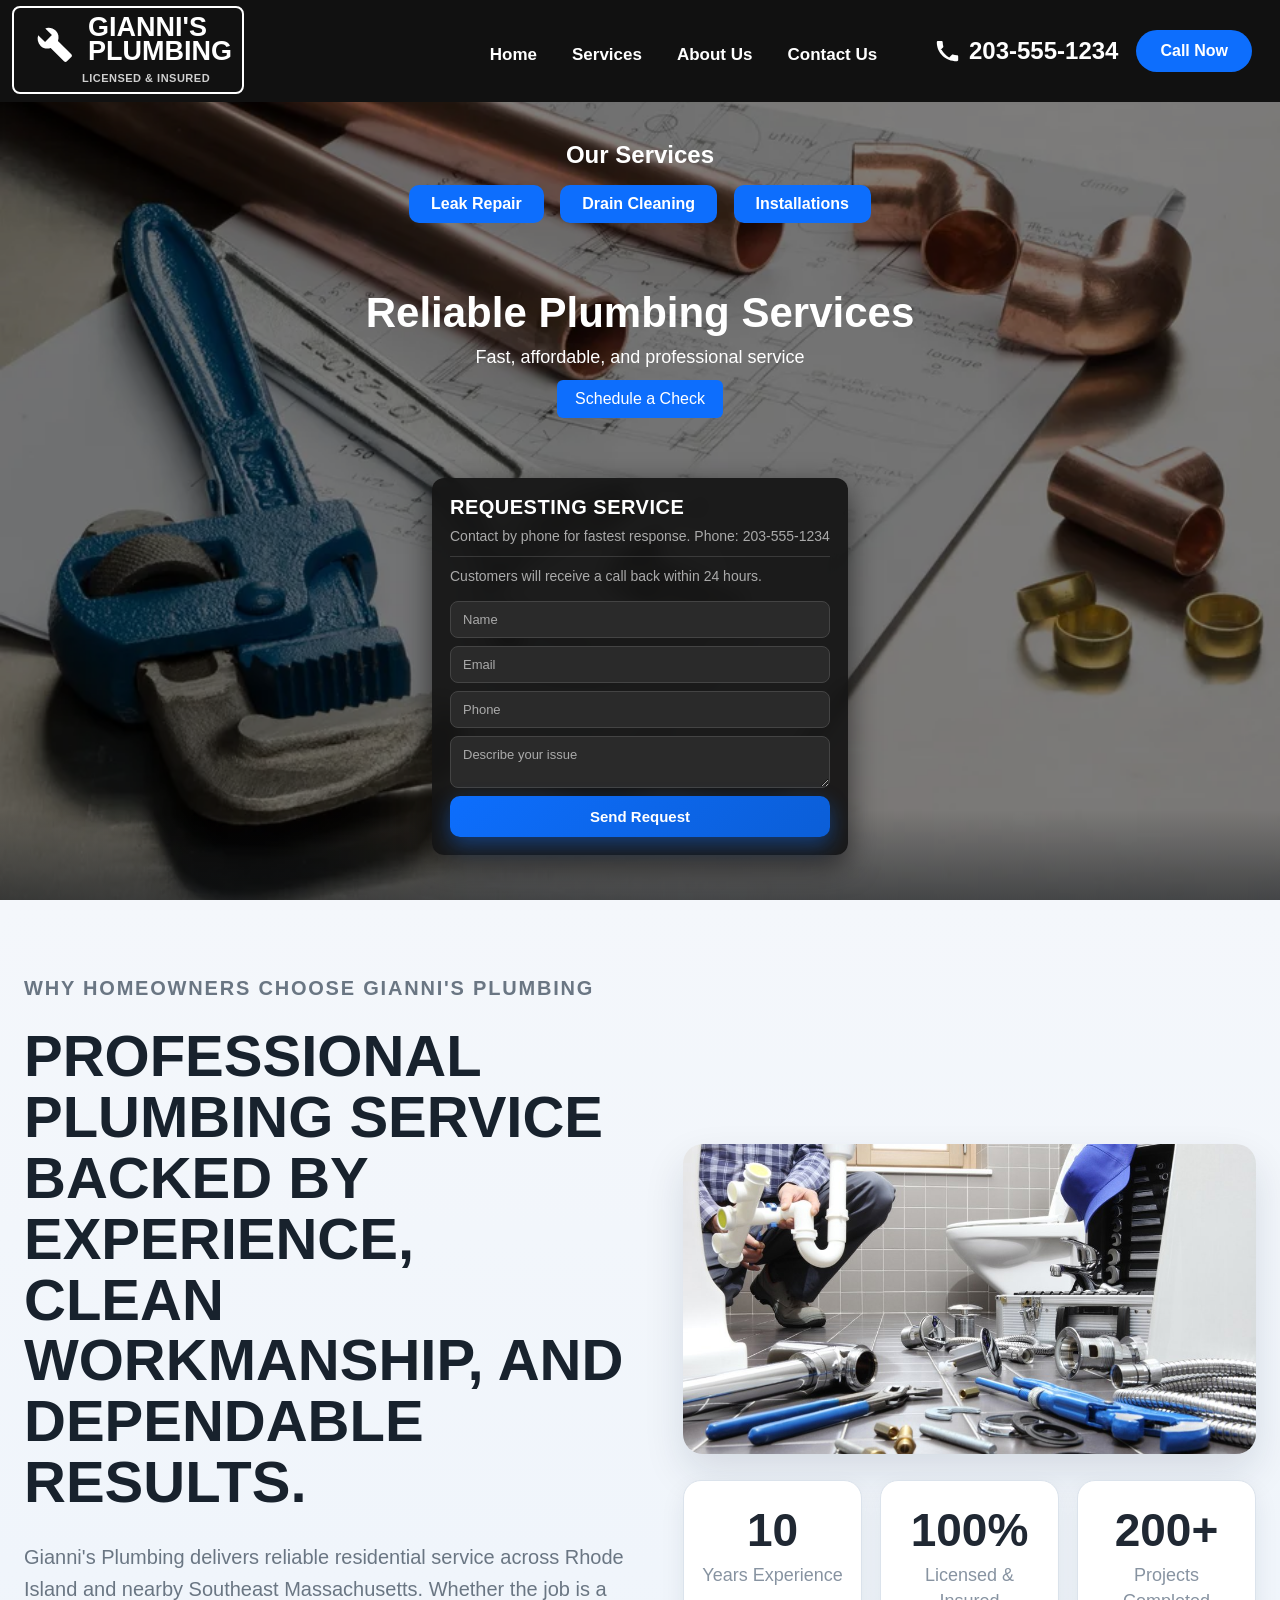
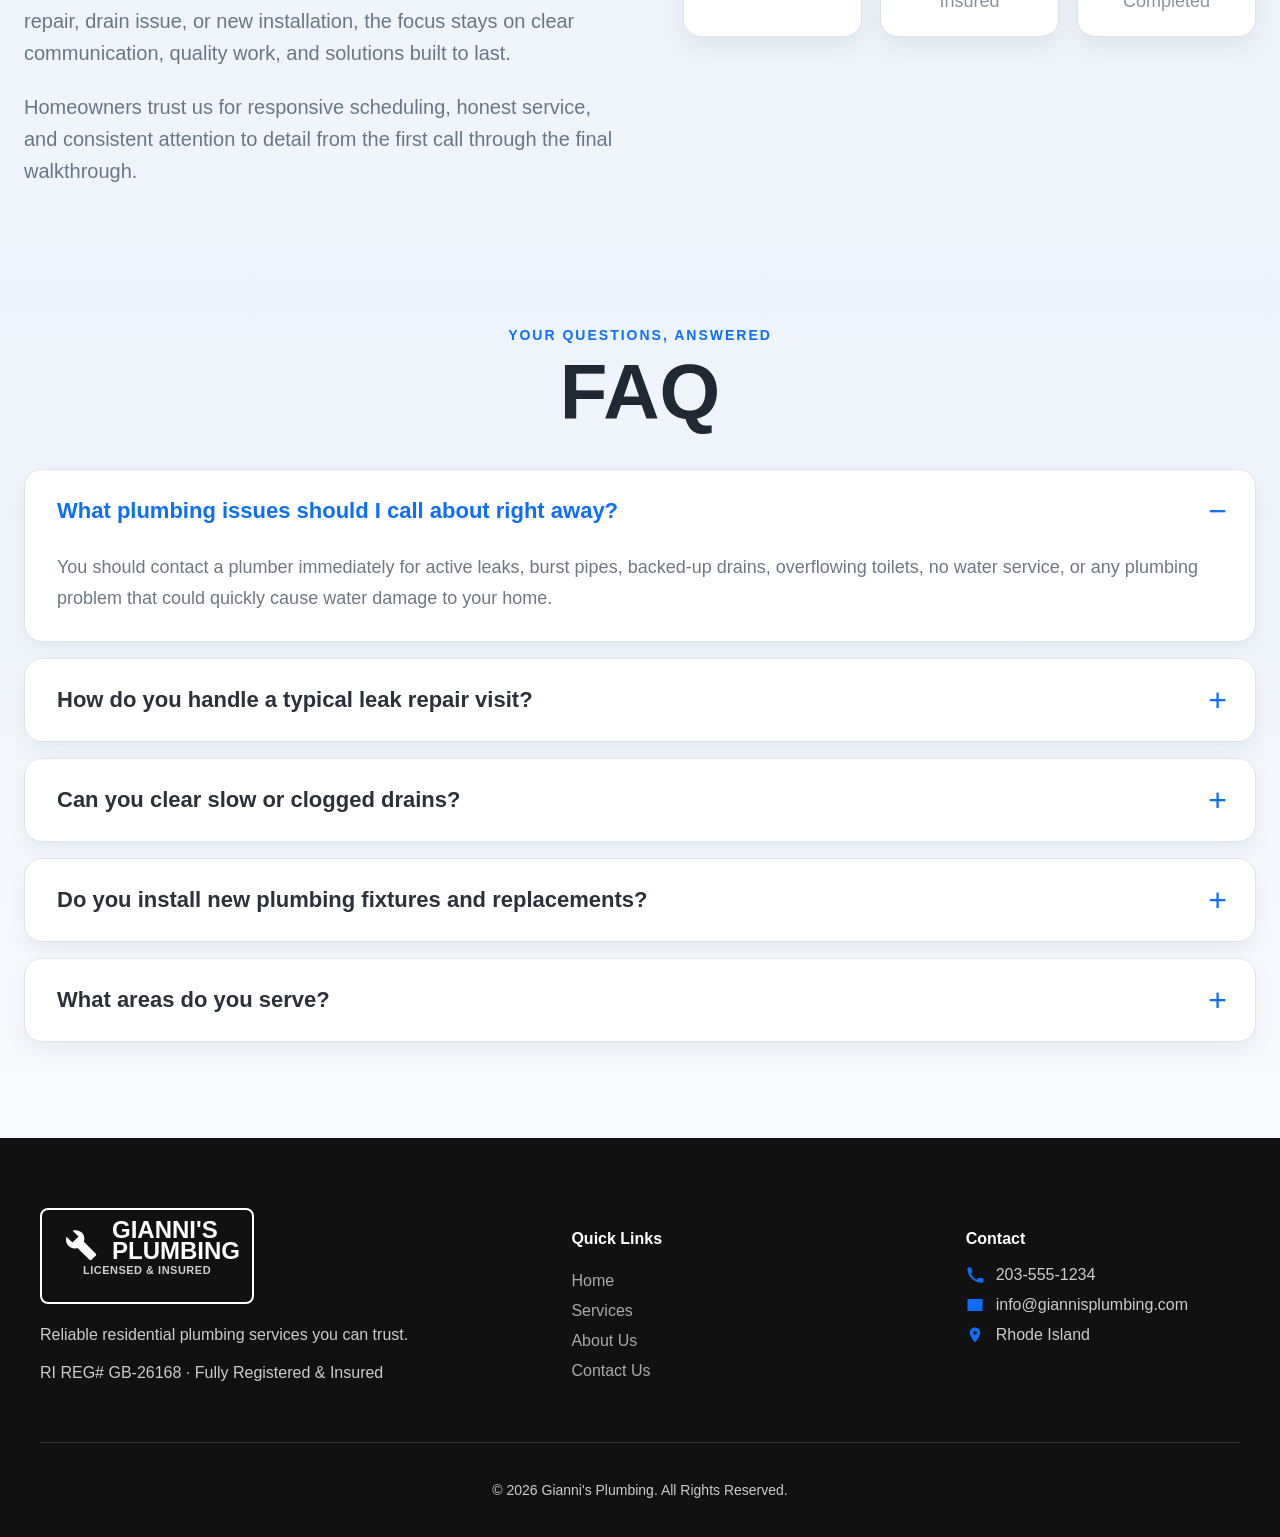
==== index.html @ 6a33e332 "Initial commit" ====
<!DOCTYPE html>
<html lang="en">
<head>
  <meta charset="UTF-8">
  <meta name="viewport" content="width=device-width, initial-scale=1.0">
  <title>Gianni's Plumbing</title>
  <link rel="stylesheet" href="style.css">
</head>
<body>

  <header class="site-header">
    <div class="logo">
      <div class="logo-row">
        <svg class="logo-icon" viewBox="0 0 24 24">
          <path d="M22.7 19.3l-6.4-6.4c.6-1.6.3-3.5-1-4.8-1.4-1.4-3.4-1.8-5.1-1.2l3.2 3.2-3.3 3.3-3.3-3.2c-.6 1.7-.2 3.7 1.2 5.1 1.3 1.3 3.2 1.6 4.8 1l6.4 6.4c.4.4 1 .4 1.4 0l2.1-2.1c.4-.3.4-.9 0-1.3z"/>
        </svg>

        <h1>GIANNI'S<br>PLUMBING</h1>
      </div>

      <p>Licensed & Insured</p>
    </div>

    <nav class="nav-tabs">
      <a href="index.html">Home</a>
      <a href="services.html">Services</a>
      <a href="about.html">About Us</a>
      <a href="contact.html">Contact Us</a>
    </nav>

    <div class="header-contact">
      <a href="tel:+12035551234" class="phone">
        <svg class="phone-icon" viewBox="0 0 24 24">
          <path d="M6.6 10.8c1.6 3.1 4.5 6 7.6 7.6l2.5-2.5c.3-.3.8-.4 1.2-.3 1.3.4 2.7.6 4.1.6.7 0 1.2.5 1.2 1.2V21c0 .7-.5 1.2-1.2 1.2C10.3 22.2 1.8 13.7 1.8 3.2 1.8 2.5 2.3 2 3 2h3.5c.7 0 1.2.5 1.2 1.2 0 1.4.2 2.8.6 4.1.1.4 0 .9-.3 1.2l-2.4 2.3z"/>
        </svg>
        203-555-1234
      </a>

      <a href="tel:+12035551234" class="request-btn">Call Now</a>
    </div>
  </header>

  <section class="hero">

    <section class="services" id="services">
      <h2>Our Services</h2>
      <a class="card" href="services.html#leak-repair">Leak Repair</a>
      <a class="card" href="services.html#drain-cleaning">Drain Cleaning</a>
      <a class="card" href="services.html#installations">Installations</a>
    </section>

    <div class="hero-content">
      <h2>Reliable Plumbing Services</h2>
      <p>Fast, affordable, and professional service</p>
      <a href="index.html" class="btn">Schedule a Check</a>
    </div>

    <div class="form-container" id="contact">
      <div class="form-title">
        <h2>Requesting Service</h2>
        <p>Contact by phone for fastest response. Phone: 203-555-1234</p>
        <hr class="form-divider">
        <p>Customers will receive a call back within 24 hours.</p>
      </div>

      <form action="https://formspree.io/f/meenjnlo" method="POST">
        <input type="hidden" name="_redirect" value="success.html">

        <input type="text" name="name" placeholder="Name" required>
        <input type="email" name="email" placeholder="Email" required>
        <input type="text" name="phone" placeholder="Phone">
        <textarea name="message" placeholder="Describe your issue"></textarea>

        <button type="submit">Send Request</button>
      </form>
    </div>

  </section>

  <section class="home-proof">
    <div class="home-proof-inner">
      <div class="home-proof-copy">
        <p class="home-proof-eyebrow">Why Homeowners Choose Gianni's Plumbing</p>
        <h2>Professional plumbing service backed by experience, clean workmanship, and dependable results.</h2>
        <p>
          Gianni's Plumbing delivers reliable residential service across Rhode Island and nearby Southeast Massachusetts.
          Whether the job is a repair, drain issue, or new installation, the focus stays on clear communication,
          quality work, and solutions built to last.
        </p>
        <p>
          Homeowners trust us for responsive scheduling, honest service, and consistent attention to detail from the first call
          through the final walkthrough.
        </p>
      </div>

      <div class="home-proof-visual">
        <img src="Images/installations-new.jpg" alt="Kitchen plumbing installation work under a sink">

        <div class="home-proof-stats">
          <div class="proof-card">
            <strong>10</strong>
            <span>Years Experience</span>
          </div>

          <div class="proof-card">
            <strong>100%</strong>
            <span>Licensed & Insured</span>
          </div>

          <div class="proof-card">
            <strong>200+</strong>
            <span>Projects Completed</span>
          </div>
        </div>
      </div>
    </div>
  </section>

  <section class="faq-section">
    <div class="faq-inner">
      <p class="faq-eyebrow">Your Questions, Answered</p>
      <h2>FAQ</h2>

      <div class="faq-list">
        <details class="faq-item" open>
          <summary>What plumbing issues should I call about right away?</summary>
          <p>
            You should contact a plumber immediately for active leaks, burst pipes, backed-up drains, overflowing toilets,
            no water service, or any plumbing problem that could quickly cause water damage to your home.
          </p>
        </details>

        <details class="faq-item">
          <summary>How do you handle a typical leak repair visit?</summary>
          <p>
            We inspect the affected area, find the source of the leak, explain the repair clearly, and complete the fix using
            the right replacement parts. After the repair, we test the line or fixture to make sure everything is sealed properly.
          </p>
        </details>

        <details class="faq-item">
          <summary>Can you clear slow or clogged drains?</summary>
          <p>
            Yes. We handle slow drains, common clogs, and drainage backups by identifying the blockage and using the right
            method to clear the line safely and restore normal flow.
          </p>
        </details>

        <details class="faq-item">
          <summary>Do you install new plumbing fixtures and replacements?</summary>
          <p>
            Yes. We install and replace plumbing fixtures such as faucets, sinks, toilets, shutoff valves, and other
            residential plumbing components, making sure everything is connected and working correctly before the job is finished.
          </p>
        </details>

        <details class="faq-item">
          <summary>What areas do you serve?</summary>
          <p>
            Gianni's Plumbing serves homeowners throughout Rhode Island and nearby Southeast Massachusetts, with service focused
            on reliable scheduling, professional workmanship, and clear communication.
          </p>
        </details>
      </div>
    </div>
  </section>

  <footer class="footer">
    <div class="footer-container">

      <div class="footer-left">
        <div class="footer-logo">
          <div class="logo-row">
            <svg class="logo-icon" viewBox="0 0 24 24">
              <path d="M22.7 19.3l-6.4-6.4c.6-1.6.3-3.5-1-4.8-1.4-1.4-3.4-1.8-5.1-1.2l3.2 3.2-3.3 3.3-3.3-3.2c-.6 1.7-.2 3.7 1.2 5.1 1.3 1.3 3.2 1.6 4.8 1l6.4 6.4c.4.4 1 .4 1.4 0l2.1-2.1c.4-.3.4-.9 0-1.3z"/>
            </svg>
            <h3>GIANNI'S<br>PLUMBING</h3>
          </div>
          <p>Licensed & Insured</p>
        </div>
        <p>Reliable residential plumbing services you can trust.</p>
        <p>RI REG# GB-26168 · Fully Registered & Insured</p>
      </div>

      <div class="footer-links">
        <h4>Quick Links</h4>
        <a href="index.html">Home</a>
        <a href="#services">Services</a>
        <a href="about.html">About Us</a>
        <a href="contact.html">Contact Us</a>
      </div>

      <div class="footer-contact">
        <h4>Contact</h4>

        <p>
          <svg class="footer-icon" viewBox="0 0 24 24">
            <path d="M6.6 10.8c1.6 3.1 4.5 6 7.6 7.6l2.5-2.5c.3-.3.8-.4 1.2-.3 1.3.4 2.7.6 4.1.6.7 0 1.2.5 1.2 1.2V21c0 .7-.5 1.2-1.2 1.2C10.3 22.2 1.8 13.7 1.8 3.2 1.8 2.5 2.3 2 3 2h3.5c.7 0 1.2.5 1.2 1.2 0 1.4.2 2.8.6 4.1.1.4 0 .9-.3 1.2l-2.4 2.3z"/>
          </svg>
          203-555-1234
        </p>

        <p>
          <svg class="footer-icon" viewBox="0 0 24 24">
            <path d="M2 4h20v16H2V4zm10 7L2 6h20l-10 5z"/>
          </svg>
          info@giannisplumbing.com
        </p>

        <p>
          <svg class="footer-icon" viewBox="0 0 24 24">
            <path d="M12 2C8 2 5 5 5 9c0 5 7 13 7 13s7-8 7-13c0-4-3-7-7-7zm0 9.5c-1.4 0-2.5-1.1-2.5-2.5S10.6 6.5 12 6.5s2.5 1.1 2.5 2.5S13.4 11.5 12 11.5z"/>
          </svg>
          Rhode Island
        </p>

      </div>

    </div>

    <div class="footer-bottom">
      <p>© 2026 Gianni's Plumbing. All Rights Reserved.</p>
    </div>
  </footer>

  <script src="script.js"></script>
</body>
</html>
---- style.css ----
body {
  font-family: Arial, sans-serif;
  margin: 0;
  background: #f4f7fb;
}

/* HEADER */
.site-header {
  background: #111;
  color: white;
  display: grid;
  grid-template-columns: 420px 1fr auto;
  align-items: center;
  padding: 6px 28px 6px 12px;
  min-height: 102px;
  box-sizing: border-box;
}

.logo {
  display: inline-flex;
  flex-direction: column;
  align-items: center;
  justify-self: start;
  align-self: start;
  border: 2px solid white;
  padding: 6px 10px 8px;
  border-radius: 8px;
}

.logo-row {
  display: flex;
  align-items: center;
  justify-content: flex-start;
  gap: 14px;
  width: 100%;
}

.logo-icon {
  width: 50px;
  height: 50px;
  fill: white;
  flex-shrink: 0;
}

.logo h1 {
  margin: 0;
  font-size: 27px;
  line-height: 0.9;
  font-weight: 900;
  text-align: left;
}

.logo p {
  margin: 8px 0 0;
  color: #cfcfcf;
  text-align: center;
  font-size: 11px;
  font-weight: 700;
  letter-spacing: 0.5px;
  text-transform: uppercase;
  width: calc(100% - 36px);
  margin-left: 36px;
}

.nav-tabs {
  display: flex;
  justify-content: center;
  gap: 35px;
  align-self: center;
  margin-top: 8px;
}

.nav-tabs a {
  color: white;
  text-decoration: none;
  font-weight: 800;
  font-size: 17px;
}

.nav-tabs a:hover {
  color: #44c7d9;
}

.nav-tabs a.active {
  color: #44c7d9;
}

.header-contact {
  display: flex;
  align-items: center;
  gap: 18px;
}

.phone {
  color: white;
  text-decoration: none;
  font-size: 24px;
  font-weight: 900;
  display: flex;
  align-items: center;
  gap: 10px;
}

.phone-icon {
  width: 24px;
  height: 24px;
  fill: white;
}

.request-btn {
  background: #0d6efd;
  color: white;
  padding: 12px 24px;
  border-radius: 40px;
  text-decoration: none;
  font-weight: 900;
  transition: 0.2s;
}

.request-btn:hover {
  background: #28a745;
  transform: scale(1.05);
}

/* HERO */
.hero {
  min-height: calc(100vh - 102px);
  display: grid;
  grid-template-columns: minmax(0, 860px);
  grid-template-areas:
    "services"
    "content"
    "form";
  justify-content: center;
  align-items: center;
  row-gap: 18px;
  padding: 18px 34px 24px;
  color: white;
  position: relative;
  box-sizing: border-box;
  overflow: hidden;

  background-image: url("Images/wrench-and-copper-plumbing-fittings-xpfngrhhkwxjlt6s.jpg");
  background-size: cover;
  background-position: center;
}

.hero::before {
  content: "";
  position: absolute;
  inset: 0;
  background: rgba(0,0,0,0.5);
}

.hero::after {
  content: "";
  position: absolute;
  left: 0;
  right: 0;
  bottom: 0;
  height: 90px;
  background: linear-gradient(180deg, rgba(0, 0, 0, 0) 0%, rgba(7, 12, 18, 0.45) 100%);
  z-index: 0;
}

.hero > * {
  position: relative;
  z-index: 1;
}

.home-proof {
  background:
    linear-gradient(180deg, #f4f7fb 0%, #eef4fb 100%);
  padding: 72px 24px 92px;
  margin-top: 0;
  position: relative;
  z-index: 2;
  border-top-left-radius: 36px;
  border-top-right-radius: 36px;
}

.home-proof-inner {
  max-width: 1420px;
  margin: 0 auto;
  display: grid;
  grid-template-columns: minmax(0, 1fr) minmax(520px, 0.95fr);
  gap: 56px;
  align-items: center;
}

.home-proof-copy {
  max-width: 760px;
}

.home-proof-copy,
.home-proof-visual {
  opacity: 0;
  transform: translateY(36px);
  transition: opacity 0.9s ease, transform 0.9s ease;
}

.home-proof-visual {
  transition-delay: 0.12s;
}

.home-proof.is-visible .home-proof-copy,
.home-proof.is-visible .home-proof-visual {
  opacity: 1;
  transform: translateY(0);
}

.home-proof-eyebrow {
  margin: 0 0 16px;
  color: #0d6efd;
  font-size: 14px;
  font-weight: 800;
  letter-spacing: 1.8px;
  text-transform: uppercase;
}

.home-proof-copy h2 {
  margin: 0 0 28px;
  color: #18222d;
  font-size: 58px;
  line-height: 1.05;
  text-transform: uppercase;
}

.home-proof-copy p {
  margin: 0 0 22px;
  color: #6a7683;
  font-size: 20px;
  line-height: 1.6;
}

.home-proof-visual img {
  width: 100%;
  height: 310px;
  object-fit: cover;
  border-radius: 20px;
  display: block;
  box-shadow: 0 18px 40px rgba(15, 34, 56, 0.12);
}

.home-proof-stats {
  display: grid;
  grid-template-columns: repeat(3, minmax(0, 1fr));
  gap: 18px;
  margin-top: 26px;
}

.proof-card {
  background: white;
  border: 1px solid #dbe3ec;
  border-radius: 18px;
  padding: 26px 16px 22px;
  text-align: center;
  box-shadow: 0 10px 24px rgba(15, 34, 56, 0.08);
  opacity: 0;
  transform: translateY(28px);
  transition: opacity 0.8s ease, transform 0.8s ease;
}

.proof-card:nth-child(1) {
  transition-delay: 0.18s;
}

.proof-card:nth-child(2) {
  transition-delay: 0.3s;
}

.proof-card:nth-child(3) {
  transition-delay: 0.42s;
}

.home-proof.is-visible .proof-card {
  opacity: 1;
  transform: translateY(0);
}

.proof-card strong {
  display: block;
  margin-bottom: 10px;
  color: #202833;
  font-size: 46px;
  line-height: 1;
  font-weight: 900;
}

.proof-card span {
  display: block;
  color: #8793a1;
  font-size: 18px;
  line-height: 1.4;
}

.faq-section {
  background: linear-gradient(180deg, #eef4fb 0%, #f7f9fc 100%);
  padding: 26px 24px 96px;
  opacity: 0;
  transform: translateY(36px);
  transition: opacity 0.9s ease, transform 0.9s ease;
}

.faq-section.is-visible {
  opacity: 1;
  transform: translateY(0);
}

.faq-inner {
  max-width: 1250px;
  margin: 0 auto;
}

.faq-eyebrow {
  margin: 0 0 12px;
  text-align: center;
  color: #0d6efd;
  font-size: 14px;
  font-weight: 800;
  letter-spacing: 2px;
  text-transform: uppercase;
}

.faq-inner h2 {
  margin: 0 0 40px;
  text-align: center;
  color: #202833;
  font-size: 78px;
  line-height: 0.95;
  text-transform: uppercase;
}

.faq-list {
  display: grid;
  gap: 16px;
}

.faq-item {
  background: #fff;
  border: 1px solid #dde4ec;
  border-radius: 18px;
  box-shadow: 0 8px 20px rgba(19, 35, 58, 0.06);
  overflow: hidden;
}

.faq-item summary {
  position: relative;
  list-style: none;
  cursor: pointer;
  padding: 28px 72px 28px 32px;
  color: #2a3139;
  font-size: 22px;
  font-weight: 600;
}

.faq-item summary::-webkit-details-marker {
  display: none;
}

.faq-item summary::after {
  content: "+";
  position: absolute;
  right: 28px;
  top: 50%;
  transform: translateY(-50%);
  color: #0d6efd;
  font-size: 32px;
  line-height: 1;
  font-weight: 400;
}

.faq-item[open] summary {
  color: #0d6efd;
}

.faq-item[open] summary::after {
  content: "\2212";
}

.faq-item p {
  margin: 0;
  padding: 0 32px 28px;
  color: #6d7884;
  font-size: 18px;
  line-height: 1.7;
}

/* SERVICES */
.services {
  grid-area: services;
  text-align: center;
  margin-bottom: 0;
}

.services h2 {
  margin: 0 0 10px;
}

.card {
  background: #0d6efd;
  color: white;
  padding: 10px 22px;
  margin: 6px;
  display: inline-block;
  border-radius: 10px;
  font-weight: 600;
  text-decoration: none;
  transition: 0.2s;
}

.card:hover {
  background: #0b5ed7;
  transform: translateY(-3px);
  cursor: pointer;
}

/* HERO TEXT */
.hero-content {
  grid-area: content;
  text-align: center;
  align-self: center;
  max-width: 620px;
  margin-bottom: 0;
  justify-self: center;
  animation: heroFadeIn 1.6s ease-out 0.25s both;
}

.hero-content h2 {
  margin: 0 0 10px;
  font-size: 42px;
}

.hero-content p {
  margin: 0 0 12px;
  font-size: 18px;
}

@keyframes heroFadeIn {
  from {
    opacity: 0;
    transform: translateY(28px);
  }

  to {
    opacity: 1;
    transform: translateY(0);
  }
}

.btn {
  background: #0d6efd;
  color: white;
  padding: 10px 18px;
  text-decoration: none;
  border-radius: 6px;
  transition: 0.2s;
  display: inline-block;
}

.btn:hover {
  background: #0b5ed7;
  transform: scale(1.05);
}

/* FORM */
.form-container {
  grid-area: form;
  align-self: center;
  justify-self: center;
  background: rgba(20, 20, 20, 0.92);
  padding: 18px;
  border-radius: 12px;
  width: 380px;
  backdrop-filter: blur(8px);
  box-shadow: 0 10px 30px rgba(0,0,0,0.6);
  animation: heroFadeIn 1.6s ease-out 0.55s both;
}

.form-title {
  margin-bottom: 14px;
  text-align: left;
}

.form-title h2 {
  margin: 0 0 8px;
  color: white;
  font-family: Arial, Helvetica, sans-serif;
  font-size: 20px;
  font-weight: 800;
  letter-spacing: 0.5px;
  text-transform: uppercase;
}

.form-title p {
  margin: 0;
  color: #aaa;
  font-size: 14px;
  line-height: 1.4;
}

.form-divider {
  border: 0;
  border-top: 1px solid rgba(255, 255, 255, 0.14);
  margin: 10px 0;
}

form {
  display: flex;
  flex-direction: column;
  gap: 8px;
}

input,
textarea {
  padding: 10px 12px;
  background: #2a2a2a;
  border: 1px solid #444;
  border-radius: 8px;
  color: white;
  font-size: 13px;
  font-family: Arial, sans-serif;
  width: 100%;
  box-sizing: border-box;
}

textarea {
  min-height: 48px;
  resize: vertical;
}

input::placeholder,
textarea::placeholder {
  color: #aaa;
}

button {
  background: linear-gradient(135deg, #0d6efd, #0b5ed7);
  color: white;
  padding: 12px;
  border: none;
  border-radius: 10px;
  font-size: 15px;
  font-weight: 600;
  width: 100%;
  transition: 0.25s ease;
  box-shadow: 0 8px 20px rgba(13, 110, 253, 0.4);
}

button:hover {
  transform: translateY(-2px);
  box-shadow: 0 12px 25px rgba(13, 110, 253, 0.6);
  background: linear-gradient(135deg, #0b5ed7, #084298);
  cursor: pointer;
}

/* FOOTER */
.footer {
  background: #111;
  color: #ccc;
  padding: 70px 40px 25px;
}

.footer-container {
  max-width: 1500px;
  margin: 0 auto;
  display: grid;
  grid-template-columns: 1.5fr 1fr 1fr;
  gap: 120px;
  align-items: start;
}

.footer-left,
.footer-links,
.footer-contact {
  min-width: 0;
}

.footer-left h3,
.footer-links h4,
.footer-contact h4 {
  color: white;
  margin-bottom: 18px;
}

.footer-logo {
  display: inline-flex;
  flex-direction: column;
  align-items: center;
  border: 2px solid white;
  border-radius: 8px;
  padding: 8px 12px 10px;
  margin-bottom: 18px;
}

.footer-logo .logo-row {
  width: 100%;
}

.footer-logo .logo-icon {
  width: 44px;
  height: 44px;
}

.footer-logo h3 {
  margin: 0;
  color: white;
  font-size: 24px;
  line-height: 0.9;
  font-weight: 900;
}

.footer-logo p {
  width: calc(100% - 40px);
  margin: 10px 0 0 40px;
  color: #cfcfcf;
  text-align: center;
  font-size: 11px;
  font-weight: 700;
  letter-spacing: 0.5px;
  text-transform: uppercase;
}

.footer-left p {
  max-width: 430px;
  line-height: 1.6;
  margin: 0 0 12px;
}

.footer-links {
  display: flex;
  flex-direction: column;
}

.footer-links a {
  color: #aaa;
  text-decoration: none;
  margin: 6px 0;
}

.footer-links a:hover {
  color: #0d6efd;
}

.footer-contact p {
  display: flex;
  align-items: center;
  gap: 12px;
  margin: 12px 0;
}

.footer-icon {
  fill: #0d6efd;
  width: 18px;
  height: 18px;
  flex-shrink: 0;
}

.footer-bottom {
  max-width: 1500px;
  margin: 45px auto 0;
  border-top: 1px solid #333;
  text-align: center;
  padding-top: 25px;
  font-size: 14px;
}

.services-page {
  background:
    linear-gradient(180deg, #eef6ff 0%, #f7fbff 45%, #ffffff 100%);
  color: #111;
}

.services-main {
  max-width: 1250px;
  margin: 0 auto;
  padding: 72px 24px 90px;
}

.services-hero {
  text-align: center;
  max-width: 880px;
  margin: 0 auto 56px;
}

.eyebrow {
  margin: 0 0 12px;
  color: #0d6efd;
  font-weight: 800;
  letter-spacing: 1.6px;
  text-transform: uppercase;
}

.services-hero h2 {
  margin: 0 0 18px;
  font-size: 46px;
  line-height: 1.1;
}

.services-intro {
  margin: 0 auto 26px;
  max-width: 720px;
  color: #425466;
  font-size: 18px;
  line-height: 1.7;
}

.service-list {
  display: flex;
  flex-direction: column;
  gap: 28px;
}

.service-detail {
  display: grid;
  grid-template-columns: 360px 1fr;
  gap: 30px;
  align-items: center;
  background: white;
  border: 1px solid #dbe7f3;
  border-radius: 22px;
  overflow: hidden;
  box-shadow: 0 18px 45px rgba(24, 62, 106, 0.08);
}

.service-detail img {
  width: 100%;
  height: 100%;
  min-height: 280px;
  object-fit: cover;
}

.service-copy {
  padding: 34px 34px 34px 0;
}

.service-label {
  margin: 0 0 12px;
  color: #0d6efd;
  font-weight: 800;
  text-transform: uppercase;
  letter-spacing: 1.4px;
}

.service-copy h3 {
  margin: 0 0 14px;
  font-size: 30px;
  line-height: 1.2;
}

.service-copy p:last-child {
  margin: 0;
  color: #4d6072;
  font-size: 17px;
  line-height: 1.8;
}

.about-paragraph {
  margin-top: 16px;
  color: #4d6072;
  font-size: 17px;
  line-height: 1.8;
}

.contact-page {
  background:
    linear-gradient(rgba(8, 14, 22, 0.82), rgba(8, 14, 22, 0.92)),
    url("Images/wrench-and-copper-plumbing-fittings-xpfngrhhkwxjlt6s.jpg") center/cover no-repeat fixed;
  color: white;
}

.contact-main {
  max-width: 1240px;
  margin: 0 auto;
  padding: 72px 24px 90px;
}

.contact-hero {
  text-align: center;
  max-width: 860px;
  margin: 0 auto 54px;
}

.contact-page .eyebrow {
  color: #6fb0ff;
}

.contact-page .services-intro {
  color: #c7d5e3;
}

.contact-layout {
  display: grid;
  grid-template-columns: minmax(0, 1fr);
  gap: 30px;
  align-items: stretch;
}

.contact-panel,
.contact-card {
  border-radius: 24px;
  border: 1px solid rgba(255, 255, 255, 0.12);
  box-shadow: 0 24px 60px rgba(0, 0, 0, 0.35);
}

.contact-panel {
  display: grid;
  grid-template-columns: minmax(280px, 420px) 1fr;
  overflow: hidden;
  background: rgba(13, 18, 27, 0.86);
}

.contact-panel img {
  width: 100%;
  height: 100%;
  min-height: 100%;
  object-fit: cover;
}

.contact-copy {
  padding: 38px 36px 40px;
}

.contact-copy h3,
.contact-card h3 {
  margin: 0 0 16px;
  font-size: 30px;
  line-height: 1.15;
  color: white;
}

.contact-copy p {
  margin: 0 0 18px;
  color: #cfdae7;
  font-size: 17px;
  line-height: 1.75;
}

.contact-list {
  display: grid;
  gap: 16px;
  margin-top: 26px;
}

.contact-item {
  background: rgba(255, 255, 255, 0.04);
  border: 1px solid rgba(255, 255, 255, 0.08);
  border-radius: 18px;
  padding: 18px 20px;
}

.contact-item-label {
  margin: 0 0 8px;
  color: #6fb0ff;
  font-size: 12px;
  font-weight: 800;
  letter-spacing: 1.3px;
  text-transform: uppercase;
}

.contact-item-value {
  margin: 0;
  color: white;
  font-size: 19px;
  font-weight: 700;
  line-height: 1.45;
}

.contact-card {
  background: rgba(15, 22, 32, 0.92);
  padding: 34px 28px;
}

.contact-card p {
  margin: 0 0 20px;
  color: #cfdae7;
  font-size: 16px;
  line-height: 1.7;
}

.contact-highlights {
  display: grid;
  gap: 14px;
}

.contact-highlight {
  border-radius: 18px;
  background: rgba(13, 110, 253, 0.12);
  border: 1px solid rgba(111, 176, 255, 0.22);
  padding: 16px 18px;
}

.contact-highlight strong {
  display: block;
  margin-bottom: 6px;
  color: white;
  font-size: 15px;
}

.contact-highlight span {
  color: #d5e2ef;
  font-size: 15px;
  line-height: 1.55;
}

/* MOBILE */
@media (max-width: 900px) {
  .hero {
    grid-template-columns: 1fr;
    grid-template-areas:
      "services"
      "content"
      "form";
    padding: 25px 20px 90px;
    row-gap: 22px;
  }

  .site-header {
    grid-template-columns: 1fr;
    text-align: center;
    height: auto;
    gap: 15px;
  }

  .logo-row {
    justify-content: center;
  }

  .logo p {
    margin-left: 0;
    text-align: center;
  }

  .nav-tabs {
    flex-wrap: wrap;
    justify-content: center;
  }

  .header-contact {
    justify-content: center;
    flex-wrap: wrap;
  }

  .form-container {
    width: 90%;
  }

  .hero-content {
    text-align: center;
    max-width: none;
  }

  .footer-container {
    grid-template-columns: 1fr;
    gap: 35px;
  }

  .home-proof {
    padding: 56px 18px 64px;
    margin-top: 0;
    border-top-left-radius: 24px;
    border-top-right-radius: 24px;
  }

  .home-proof-inner {
    grid-template-columns: 1fr;
    gap: 30px;
  }

  .home-proof-copy h2 {
    font-size: 36px;
  }

  .home-proof-copy p {
    font-size: 17px;
  }

  .home-proof-visual img {
    height: 240px;
  }

  .home-proof-stats {
    grid-template-columns: 1fr;
  }

  .proof-card strong {
    font-size: 36px;
  }

  .proof-card span {
    font-size: 16px;
  }

  .faq-section {
    padding: 18px 18px 70px;
  }

  .faq-inner h2 {
    font-size: 48px;
    margin-bottom: 28px;
  }

  .faq-item summary {
    padding: 22px 58px 22px 20px;
    font-size: 18px;
  }

  .faq-item summary::after {
    right: 20px;
    font-size: 28px;
  }

  .faq-item p {
    padding: 0 20px 22px;
    font-size: 16px;
  }

  .services-main {
    padding: 48px 18px 70px;
  }

  .contact-main {
    padding: 48px 18px 70px;
  }

  .services-hero h2 {
    font-size: 34px;
  }

  .services-intro {
    font-size: 16px;
  }

  .service-detail {
    grid-template-columns: 1fr;
  }

  .contact-layout,
  .contact-panel {
    grid-template-columns: 1fr;
  }

  .service-detail img {
    min-height: 220px;
  }

  .contact-panel img {
    min-height: 260px;
  }

  .service-copy {
    padding: 0 22px 26px;
  }

  .contact-copy,
  .contact-card {
    padding: 28px 22px 30px;
  }

  .service-copy h3 {
    font-size: 24px;
  }

  .contact-copy h3,
  .contact-card h3 {
    font-size: 24px;
  }
}
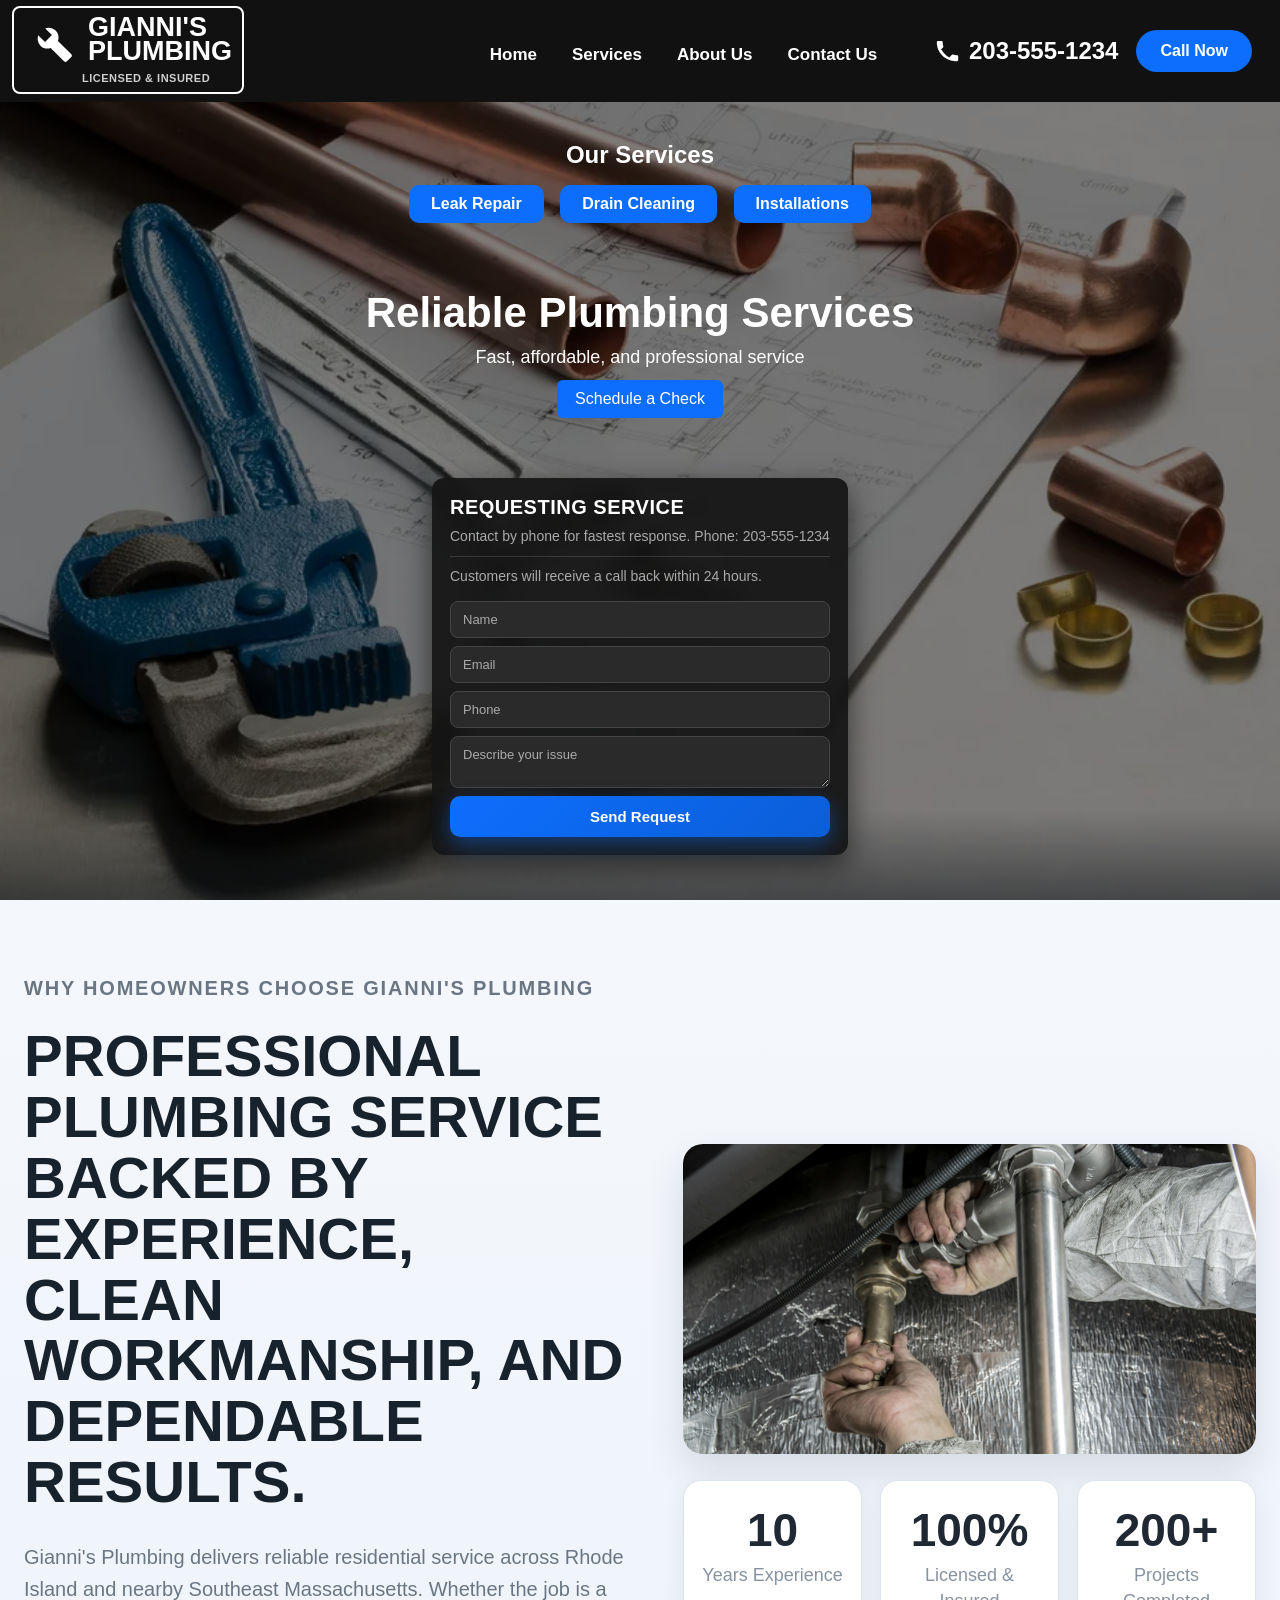
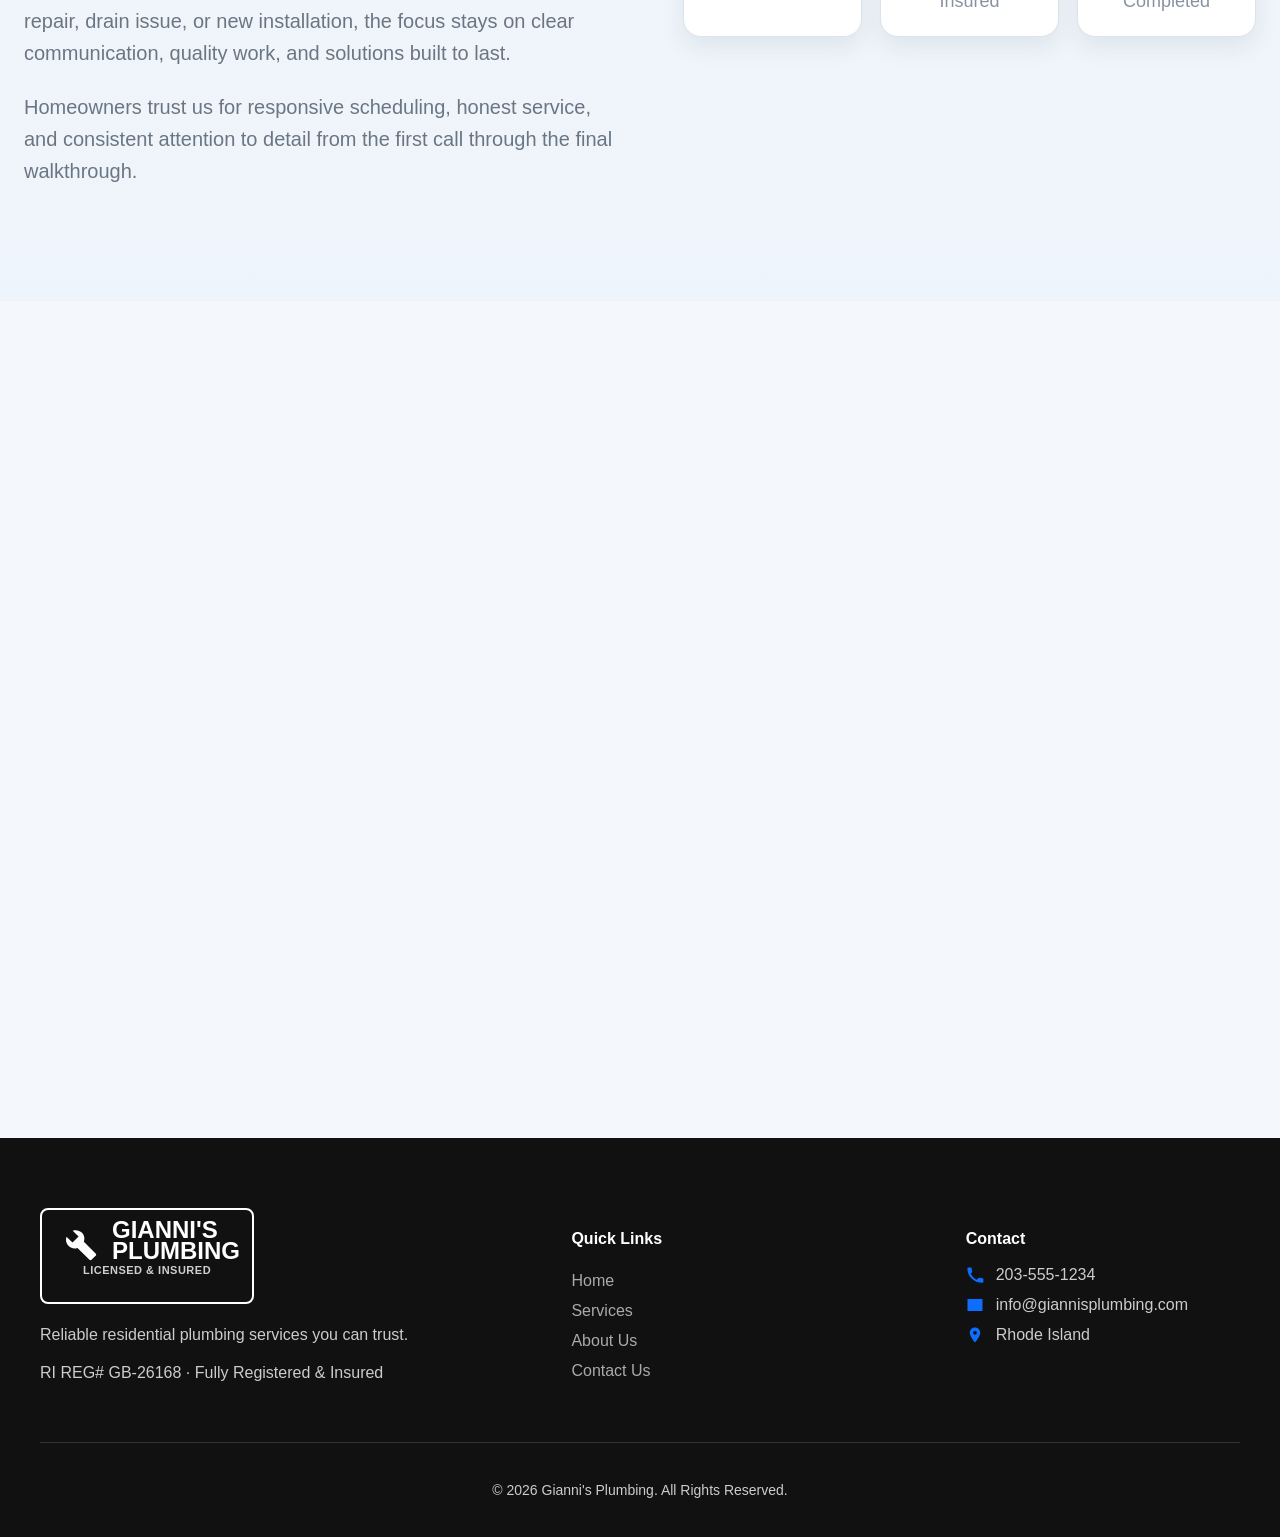
==== commit ee352b27: "Update homepage proof section image" ====
--- a/index.html
+++ b/index.html
@@ -94,7 +94,7 @@
       </div>
 
       <div class="home-proof-visual">
-        <img src="Images/installations-new.jpg" alt="Kitchen plumbing installation work under a sink">
+        <img src="Images/installations.jpg" alt="Close-up of hands tightening plumbing pipes">
 
         <div class="home-proof-stats">
           <div class="proof-card">
--- a/style.css
+++ b/style.css
@@ -918,13 +918,23 @@
   .site-header {
     grid-template-columns: 1fr;
     text-align: center;
-    height: auto;
-    gap: 15px;
-  }
-
-  .logo-row {
-    justify-content: center;
-  }
+    height: auto;
+    gap: 15px;
+    padding: 10px 16px 18px;
+    justify-items: center;
+  }
+
+  .logo {
+    justify-self: center;
+    align-self: center;
+    margin: 0 auto;
+    width: min(100%, 280px);
+    box-sizing: border-box;
+  }
+
+  .logo-row {
+    justify-content: center;
+  }
 
   .logo p {
     margin-left: 0;
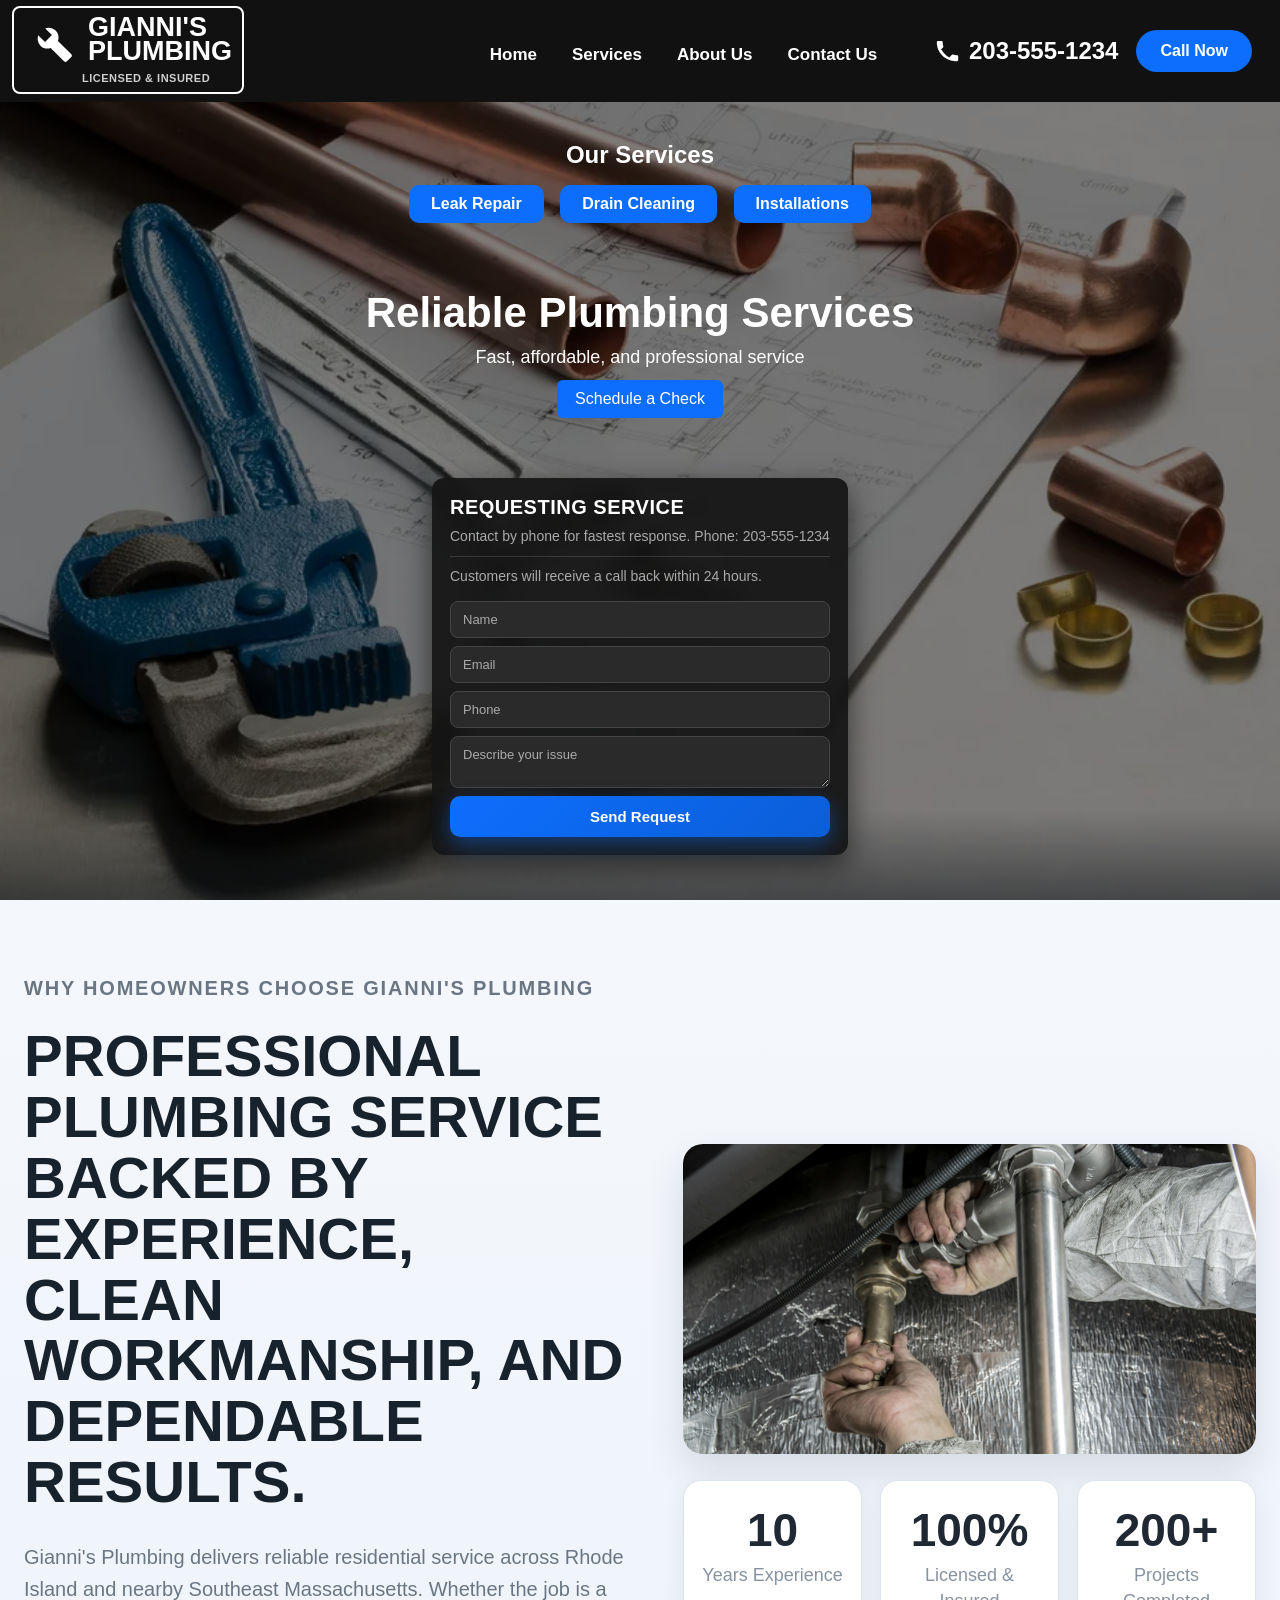
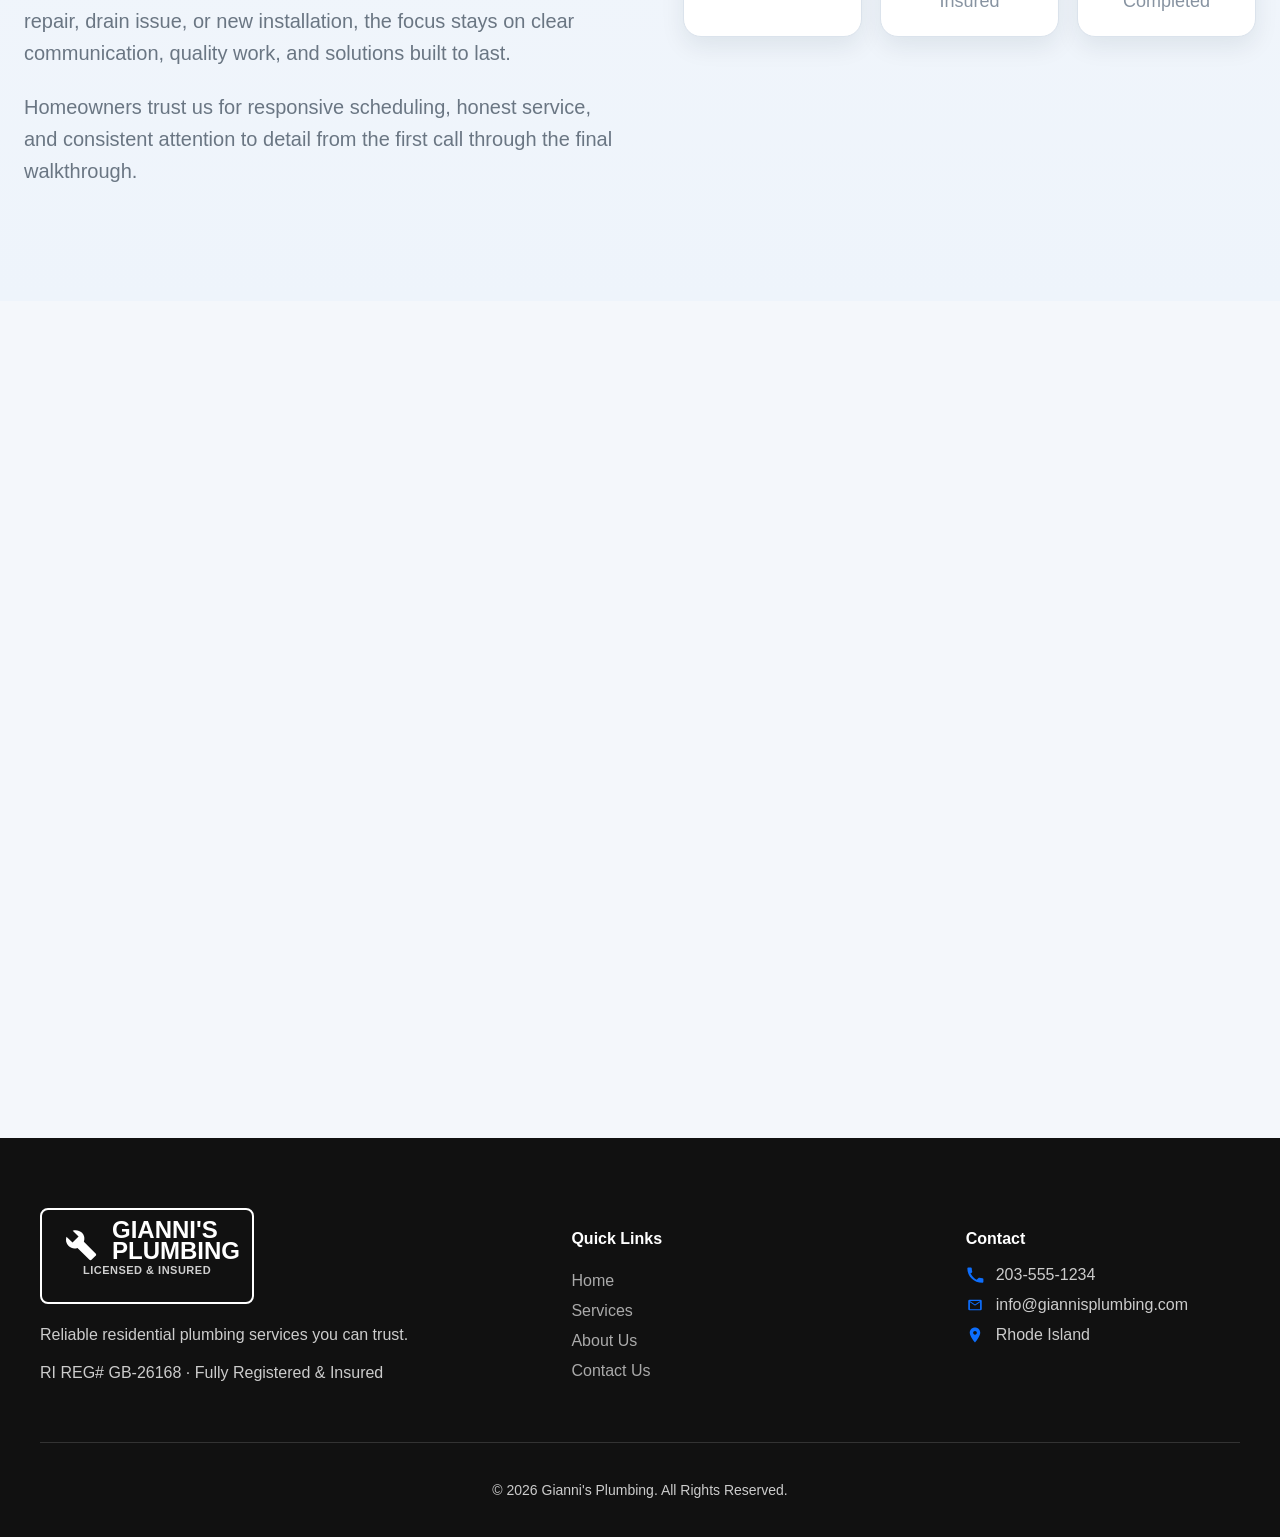
==== commit 25ea5726: "Fix footer email icon" ====
--- a/index.html
+++ b/index.html
@@ -202,7 +202,7 @@
 
         <p>
           <svg class="footer-icon" viewBox="0 0 24 24">
-            <path d="M2 4h20v16H2V4zm10 7L2 6h20l-10 5z"/>
+            <path d="M3 6.75A1.75 1.75 0 0 1 4.75 5h14.5A1.75 1.75 0 0 1 21 6.75v10.5A1.75 1.75 0 0 1 19.25 19H4.75A1.75 1.75 0 0 1 3 17.25V6.75zm2.1-.25L12 11.36l6.9-4.86H5.1zm13.4 11a.25.25 0 0 0 .25-.25V8.2l-6.03 4.25a1.25 1.25 0 0 1-1.44 0L5.25 8.2v9.05c0 .14.11.25.25.25h13z"/>
           </svg>
           info@giannisplumbing.com
         </p>
--- a/style.css
+++ b/style.css
@@ -1050,6 +1050,10 @@
     grid-template-columns: 1fr;
   }
 
+  .contact-panel img {
+    display: none;
+  }
+
   .service-detail img {
     min-height: 220px;
   }
